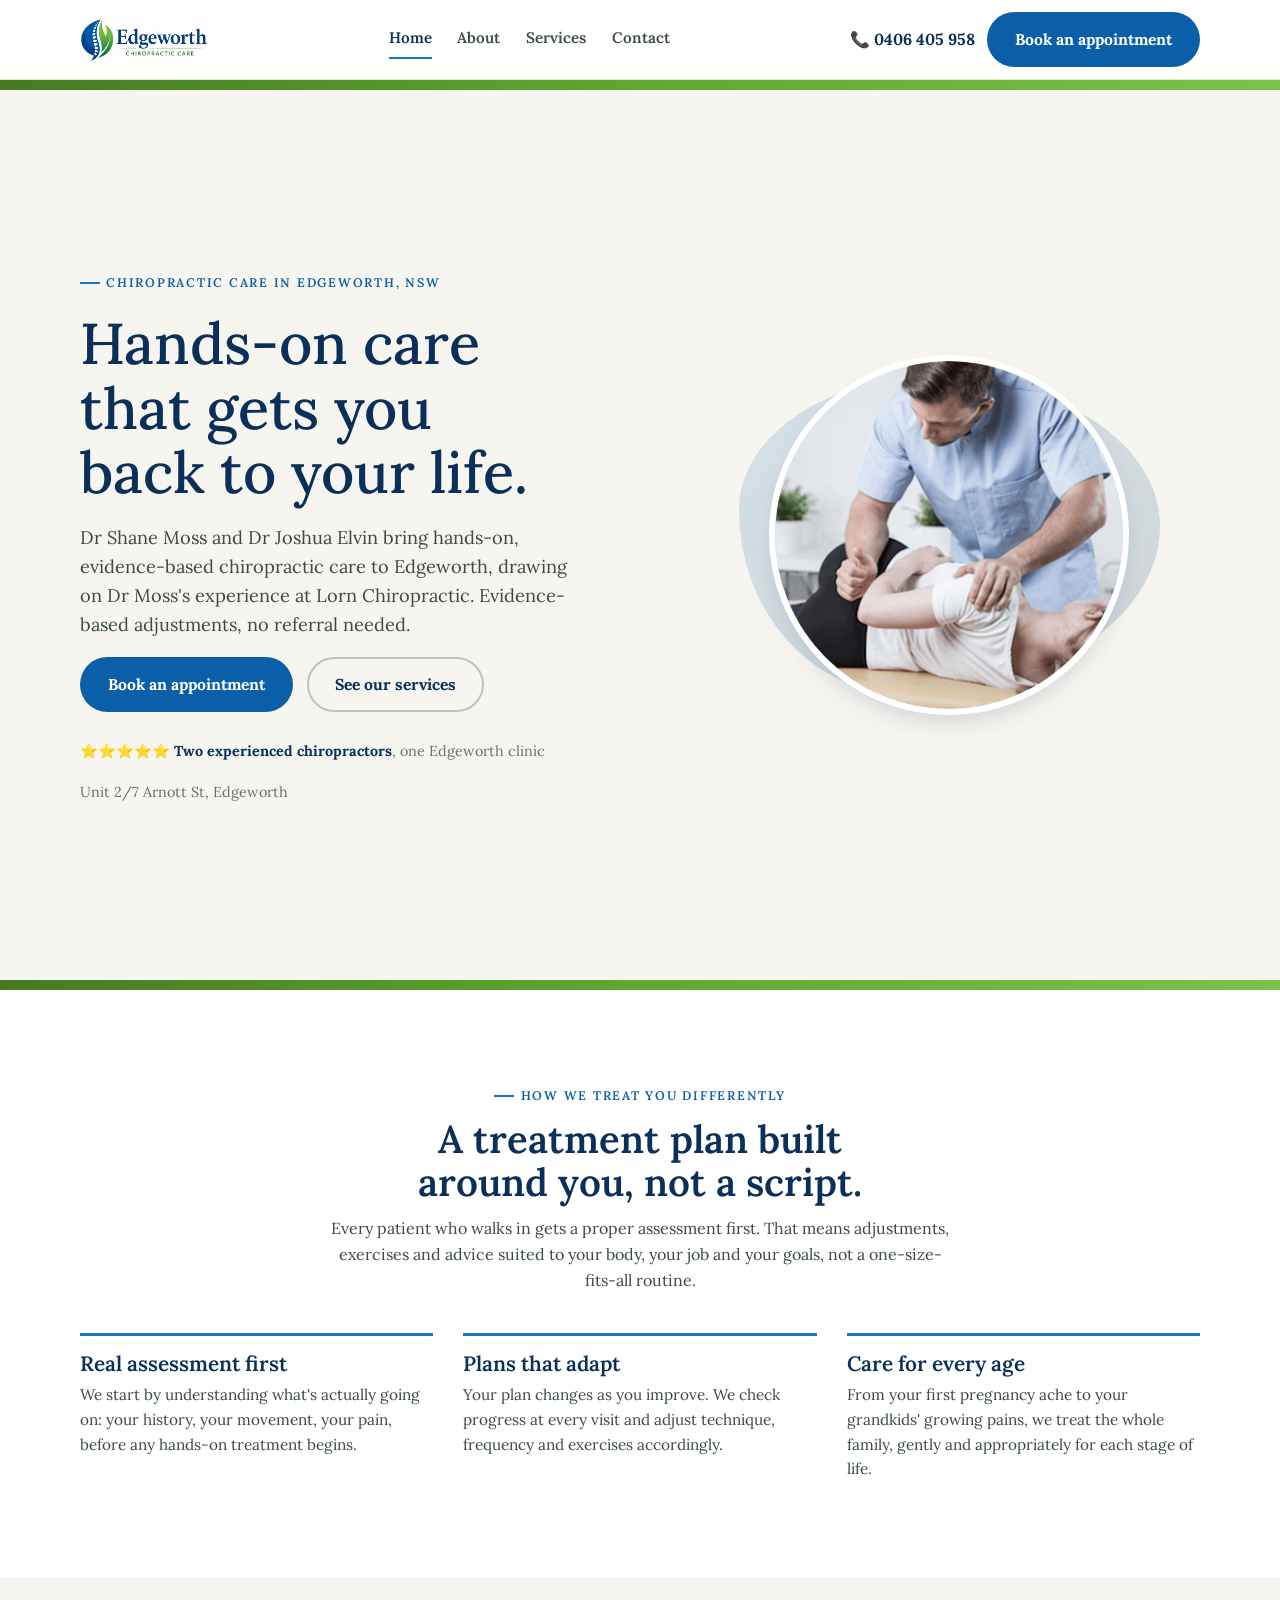
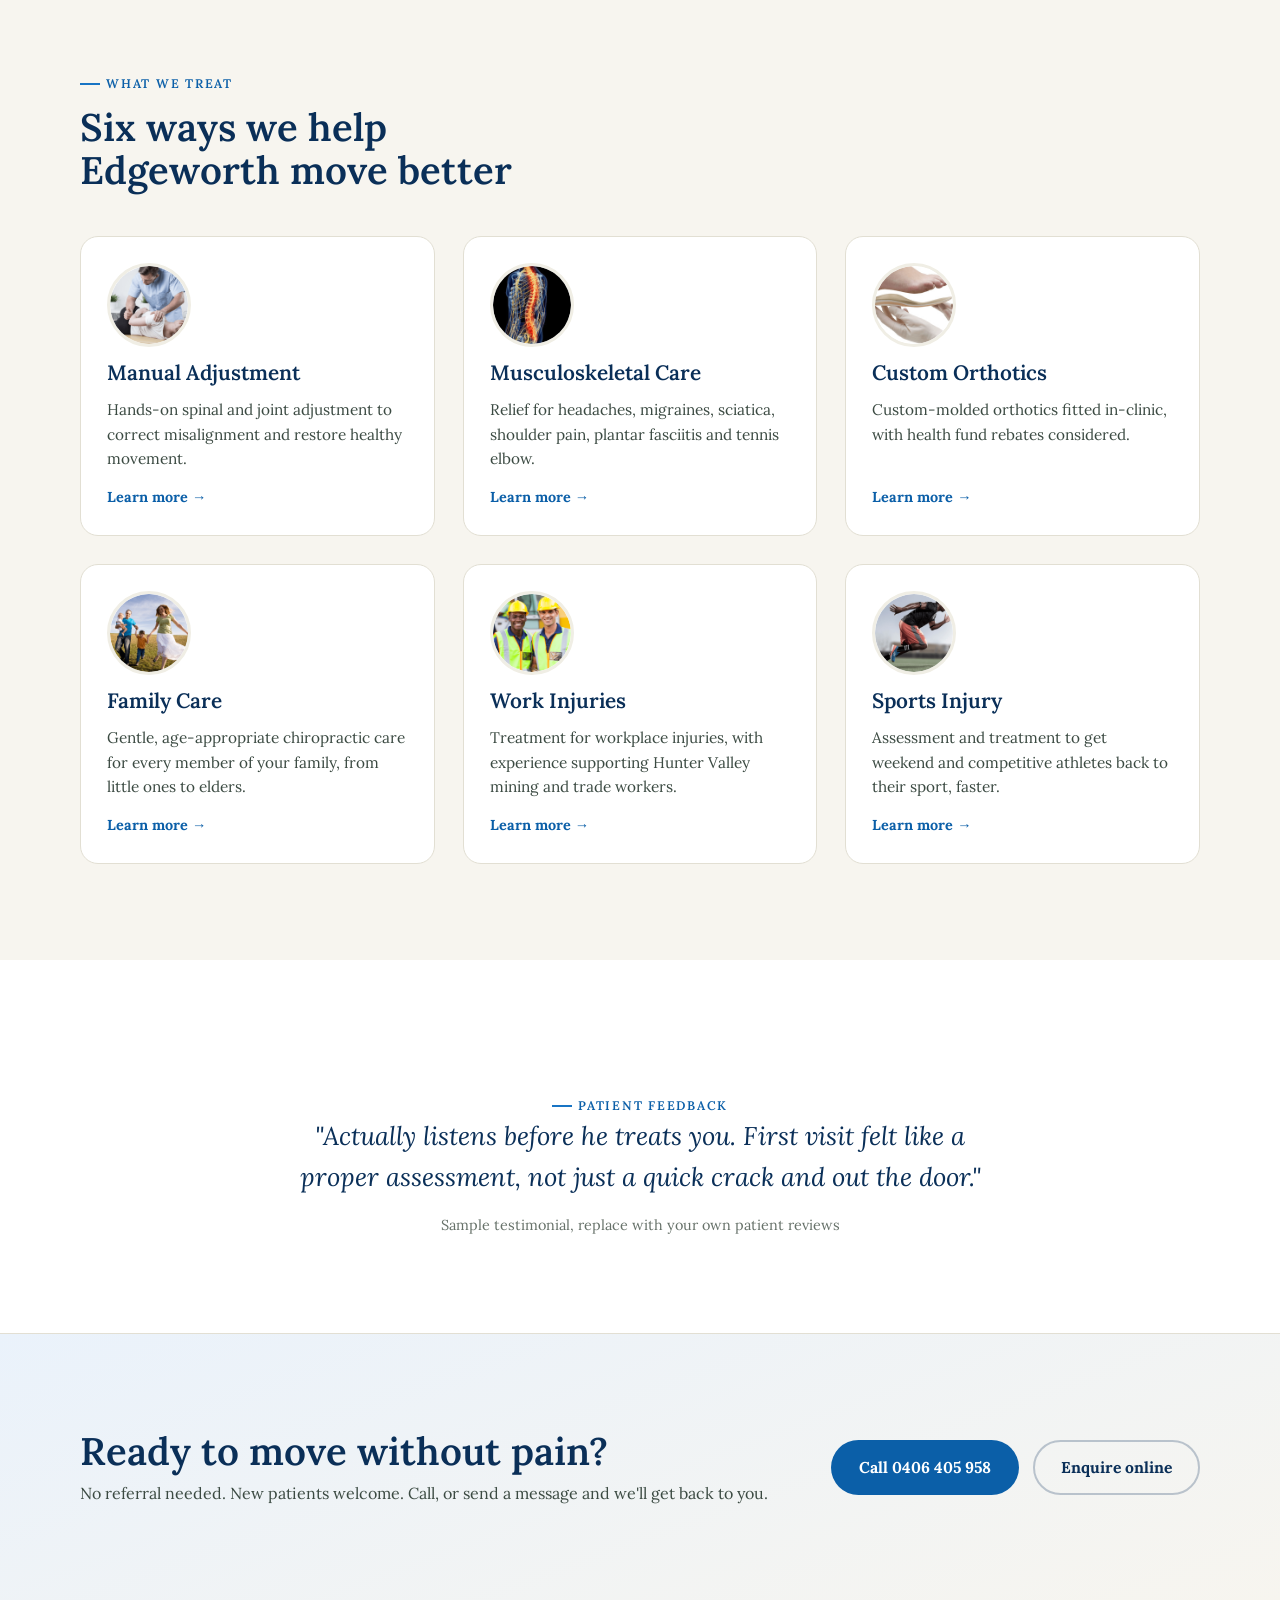
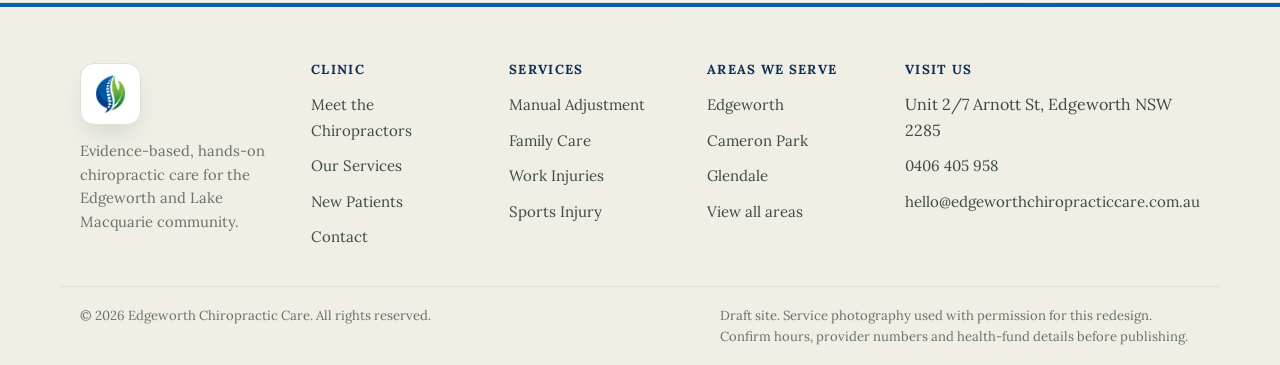
==== index.html @ 2de2f8eb "Inital site upload" ====
<!doctype html>
<html lang="en-AU">
<head>
<meta charset="UTF-8">
<title>Edgeworth Chiropractic Care</title>
<link rel="preconnect" href="https://fonts.googleapis.com">
<link rel="preconnect" href="https://fonts.gstatic.com" crossorigin>
<link href="https://fonts.googleapis.com/css2?family=Lora:ital,wght@0,400..700;1,400..700&display=swap" rel="stylesheet">
<link rel="stylesheet" href="styles.css">
</head>
<body>

<header class="site-header">
  <div class="wrap">
    <a class="brand" href="index.html">
      <img src="images/logo-trimmed.png" alt="Edgeworth Chiropractic Care logo">
    </a>
    <button class="nav-toggle" id="navToggle" aria-label="Toggle menu" aria-expanded="false">☰</button>
    <nav class="main-nav" id="mainNav">
      <a href="index.html" aria-current="page">Home</a>
      <a href="about.html">About</a>
      <a href="services.html">Services</a>
      <a href="contact.html">Contact</a>
    </nav>
    <div class="header-cta">
      <a class="header-phone" href="tel:0406405958">📞 0406 405 958</a>
      <a class="btn btn-primary" href="book.html">Book an appointment</a>
    </div>
  </div>
</header>

<main>
  <div class="hero-banner" aria-hidden="true"></div>
  <section class="hero on-cream">
    <div class="wrap">
      <div class="hero-copy">
        <span class="eyebrow">Chiropractic care in Edgeworth, NSW</span>
        <h1>Hands-on care that gets you back to your life.</h1>
        <p class="lede">Dr Shane Moss and Dr Joshua Elvin bring hands-on, evidence-based chiropractic care to Edgeworth, drawing on Dr Moss's experience at Lorn Chiropractic. Evidence-based adjustments, no referral needed.</p>
        <div class="btn-row">
          <a class="btn btn-primary" href="book.html">Book an appointment</a>
          <a class="btn btn-outline" href="services.html">See our services</a>
        </div>
        <div class="trust-row">
          <span>⭐️⭐️⭐️⭐️⭐️ <strong>Two experienced chiropractors</strong>, one Edgeworth clinic</span>
          <span>Unit 2/7 Arnott St, Edgeworth</span>
        </div>
      </div>
      <div class="hero-art">
        <div class="blob" aria-hidden="true"></div>
        <div class="hero-photo">
          <img src="images/manual-adjustment.png" alt="Chiropractor performing a manual spinal adjustment on a patient">
        </div>
      </div>
    </div>
  </section>
  <div class="hero-banner" aria-hidden="true"></div>

  <section class="on-white">
    <div class="wrap">
      <div class="section-head center">
        <span class="eyebrow">How we treat you differently</span>
        <h2>A treatment plan built around you, not a script.</h2>
        <p class="lede">Every patient who walks in gets a proper assessment first. That means adjustments, exercises and advice suited to your body, your job and your goals, not a one-size-fits-all routine.</p>
      </div>
      <div class="feature-row">
        <div class="feature">
          <h3>Real assessment first</h3>
          <p>We start by understanding what's actually going on: your history, your movement, your pain, before any hands-on treatment begins.</p>
        </div>
        <div class="feature">
          <h3>Plans that adapt</h3>
          <p>Your plan changes as you improve. We check progress at every visit and adjust technique, frequency and exercises accordingly.</p>
        </div>
        <div class="feature">
          <h3>Care for every age</h3>
          <p>From your first pregnancy ache to your grandkids' growing pains, we treat the whole family, gently and appropriately for each stage of life.</p>
        </div>
      </div>
    </div>
  </section>

  <section class="on-cream">
    <div class="wrap">
      <div class="section-head">
        <span class="eyebrow">What we treat</span>
        <h2>Six ways we help Edgeworth move better</h2>
      </div>
      <div class="grid-3">
        <a class="service-card" href="services.html#manual-adjustment">
          <div class="service-photo"><img src="images/manual-adjustment.png" alt="Manual adjustment treatment"></div>
          <h3>Manual Adjustment</h3>
          <p>Hands-on spinal and joint adjustment to correct misalignment and restore healthy movement.</p>
          <span class="card-link">Learn more →</span>
        </a>
        <a class="service-card" href="services.html#musculoskeletal-care">
          <div class="service-photo"><img src="images/musculoskeletal-care.png" alt="Musculoskeletal care treatment"></div>
          <h3>Musculoskeletal Care</h3>
          <p>Relief for headaches, migraines, sciatica, shoulder pain, plantar fasciitis and tennis elbow.</p>
          <span class="card-link">Learn more →</span>
        </a>
        <a class="service-card" href="services.html#custom-orthotics">
          <div class="service-photo"><img src="images/custom-orthotics.png" alt="Custom orthotics fitting"></div>
          <h3>Custom Orthotics</h3>
          <p>Custom-molded orthotics fitted in-clinic, with health fund rebates considered.</p>
          <span class="card-link">Learn more →</span>
        </a>
        <a class="service-card" href="services.html#family-care">
          <div class="service-photo"><img src="images/family-care.png" alt="Family chiropractic care"></div>
          <h3>Family Care</h3>
          <p>Gentle, age-appropriate chiropractic care for every member of your family, from little ones to elders.</p>
          <span class="card-link">Learn more →</span>
        </a>
        <a class="service-card" href="services.html#work-injuries">
          <div class="service-photo"><img src="images/work-injuries.png" alt="Work injury treatment"></div>
          <h3>Work Injuries</h3>
          <p>Treatment for workplace injuries, with experience supporting Hunter Valley mining and trade workers.</p>
          <span class="card-link">Learn more →</span>
        </a>
        <a class="service-card" href="services.html#sports-injury">
          <div class="service-photo"><img src="images/sports-injuries.png" alt="Sports injury treatment"></div>
          <h3>Sports Injury</h3>
          <p>Assessment and treatment to get weekend and competitive athletes back to their sport, faster.</p>
          <span class="card-link">Learn more →</span>
        </a>
      </div>
    </div>
  </section>

  <section class="on-white">
    <div class="wrap">
      <div class="testimonial">
        <span class="eyebrow" style="justify-content:center; display:flex;">Patient feedback</span>
        <blockquote>"Actually listens before he treats you. First visit felt like a proper assessment, not just a quick crack and out the door."</blockquote>
        <cite>Sample testimonial, replace with your own patient reviews</cite>
      </div>
    </div>
  </section>

  <section class="on-navy">
    <div class="wrap cta-band">
      <div>
        <h2>Ready to move without pain?</h2>
        <p>No referral needed. New patients welcome. Call, or send a message and we'll get back to you.</p>
      </div>
      <div class="btn-row">
        <a class="btn btn-primary" href="tel:0406405958">Call 0406 405 958</a>
        <a class="btn btn-outline" href="contact.html">Enquire online</a>
      </div>
    </div>
  </section>
</main>

<footer class="site-footer">
  <div class="wrap footer-top">
    <div>
      <span class="footer-brand-badge"><img src="images/logo-icon.png" alt="Edgeworth Chiropractic Care icon"></span>
      <p class="tag">Evidence-based, hands-on chiropractic care for the Edgeworth and Lake Macquarie community.</p>
    </div>
    <div class="footer-col">
      <h4>Clinic</h4>
      <ul>
        <li><a href="about.html">Meet the Chiropractors</a></li>
        <li><a href="services.html">Our Services</a></li>
        <li><a href="contact.html">New Patients</a></li>
        <li><a href="contact.html">Contact</a></li>
      </ul>
    </div>
    <div class="footer-col">
      <h4>Services</h4>
      <ul>
        <li><a href="services.html#manual-adjustment">Manual Adjustment</a></li>
        <li><a href="services.html#family-care">Family Care</a></li>
        <li><a href="services.html#work-injuries">Work Injuries</a></li>
        <li><a href="services.html#sports-injury">Sports Injury</a></li>
      </ul>
    </div>
    <div class="footer-col">
      <h4>Areas we serve</h4>
      <ul>
        <li><a href="chiropractor-edgeworth.html">Edgeworth</a></li>
        <li><a href="chiropractor-cameron-park.html">Cameron Park</a></li>
        <li><a href="chiropractor-glendale.html">Glendale</a></li>
        <li><a href="locations.html">View all areas</a></li>
      </ul>
    </div>
    <div class="footer-col">
      <h4>Visit us</h4>
      <ul>
        <li>Unit 2/7 Arnott St, Edgeworth NSW 2285</li>
        <li><a href="tel:0406405958">0406 405 958</a></li>
        <li><a href="mailto:hello@edgeworthchiropracticcare.com.au">hello@edgeworthchiropracticcare.com.au</a></li>
      </ul>
    </div>
  </div>
  <div class="wrap footer-bottom">
    <span>© 2026 Edgeworth Chiropractic Care. All rights reserved.</span>
    <span class="note">Draft site. Service photography used with permission for this redesign. Confirm hours, provider numbers and health-fund details before publishing.</span>
  </div>
</footer>

<script>
  var toggle = document.getElementById('navToggle');
  var nav = document.getElementById('mainNav');
  if (toggle) {
    toggle.addEventListener('click', function () {
      var open = nav.classList.toggle('open');
      toggle.setAttribute('aria-expanded', open ? 'true' : 'false');
    });
  }
</script>

</body>
</html>
---- styles.css ----
/* Edgeworth Chiropractic Care: shared stylesheet */

:root {
  padding-top: env(safe-area-inset-top, 0px);
  padding-bottom: env(safe-area-inset-bottom, 0px);

  /* ---- Color tokens (light, default) ---- */
  --navy-900: #0A2F58;
  --navy-800: #0D3A6B;
  --navy-700: #0B5FA8;
  --navy-600: #1874C4;
  --green-700: #457A22;
  --green-600: #5FA930;
  --green-500: #7BC24A;
  --cream-50:  #F7F5EF;
  --cream-100: #F0EEE5;
  --paper:     #FFFFFF;
  --ink-900:   #16221C;
  --ink-700:   #3B4A42;
  --ink-500:   #667169;
  --line:      #E2DFD3;
  --line-strong: #C9C4B2;
  --focus:     #1874C4;
  --shadow: 0 12px 30px -14px rgba(10, 47, 88, 0.28);
  --tint-50:   #EAF2FB;
}

/* This site intentionally keeps one warm, light look regardless of the
   viewer's system dark-mode setting. A brand site reads best in its own
   colours, not inverted, so no dark-theme variant is defined here. */

* { box-sizing: border-box; }
img { max-width: 100%; }
[hidden] { display: none !important; }

html, body {
  margin: 0;
  background: var(--cream-50);
  color: var(--ink-900);
  font-family: "Lora", Georgia, "Times New Roman", serif;
  font-size: 16px;
  line-height: 1.6;
  -webkit-font-smoothing: antialiased;
}

body {
  padding-inline: 0;
}

h1, h2, h3, h4 {
  font-family: "Lora", Georgia, "Times New Roman", serif;
  color: var(--navy-900);
  font-weight: 600;
  line-height: 1.12;
  text-wrap: balance;
  margin: 0;
}

h1 { font-size: clamp(2.2rem, 4.5vw, 3.6rem); font-weight: 500; }
h2 { font-size: clamp(1.7rem, 3vw, 2.5rem); }
h3 { font-size: 1.3rem; }

p { margin: 0; color: var(--ink-700); }

a { color: var(--navy-700); }
a:focus-visible, button:focus-visible, .btn:focus-visible {
  outline: 3px solid var(--focus);
  outline-offset: 2px;
}

.eyebrow {
  display: inline-flex;
  align-items: center;
  gap: 0.5em;
  font-family: "Lora", serif;
  font-weight: 600;
  font-size: 0.78rem;
  letter-spacing: 0.14em;
  text-transform: uppercase;
  color: var(--navy-700);
}
.eyebrow::before {
  content: "";
  width: 1.6em;
  height: 2px;
  background: var(--navy-600);
  display: inline-block;
}

.wrap {
  max-width: 1160px;
  margin-inline: auto;
  padding-inline: max(20px, env(safe-area-inset-left, 0px));
  padding-inline-end: max(20px, env(safe-area-inset-right, 0px));
}

section { padding-block: clamp(48px, 8vw, 96px); }
.section-tight { padding-block: clamp(32px, 5vw, 56px); }
.on-white { background: var(--paper); }
.on-cream { background: var(--cream-50); }
.on-navy {
  background: linear-gradient(160deg, var(--tint-50), var(--cream-50));
  border-block: 1px solid var(--line);
}

/* ---------- Header ---------- */
.site-header {
  position: sticky;
  top: env(safe-area-inset-top, 0px);
  z-index: 40;
  background: color-mix(in srgb, var(--paper) 92%, transparent);
  backdrop-filter: blur(8px);
  border-bottom: 1px solid var(--line);
}
.site-header .wrap {
  display: flex;
  align-items: center;
  justify-content: space-between;
  gap: 16px;
  padding-block: 12px;
}
.brand { display: flex; align-items: center; gap: 10px; text-decoration: none; }
.brand img { height: 44px; width: auto; display: block; }
.brand-word {
  font-family: "Lora", serif;
  font-weight: 600;
  font-size: 1.15rem;
  color: var(--navy-900);
  letter-spacing: 0.01em;
}
nav.main-nav { display: flex; align-items: center; gap: clamp(14px, 2vw, 30px); }
nav.main-nav a {
  color: var(--ink-700);
  text-decoration: none;
  font-weight: 600;
  font-size: 0.95rem;
  padding-block: 6px;
  border-bottom: 2px solid transparent;
}
nav.main-nav a:hover,
nav.main-nav a[aria-current="page"] {
  color: var(--navy-900);
  border-bottom-color: var(--navy-600);
}
.header-cta { display: flex; align-items: center; gap: 12px; }
.header-phone {
  display: none;
  font-weight: 700;
  color: var(--navy-900);
  text-decoration: none;
  white-space: nowrap;
}
@media (min-width: 720px) { .header-phone { display: inline-flex; align-items: center; gap: 6px; } }

.nav-toggle {
  display: none;
  background: none;
  border: 1px solid var(--line-strong);
  border-radius: 8px;
  width: 42px;
  height: 38px;
  align-items: center;
  justify-content: center;
  color: var(--navy-900);
}
@media (max-width: 719px) {
  nav.main-nav { display: none; }
  nav.main-nav.open {
    display: flex;
    flex-direction: column;
    align-items: flex-start;
    position: absolute;
    left: 0; right: 0; top: 100%;
    background: var(--paper);
    border-bottom: 1px solid var(--line);
    padding: 14px 20px 20px;
    gap: 4px;
  }
  .nav-toggle { display: inline-flex; }
}

/* ---------- Buttons ---------- */
.btn {
  display: inline-flex;
  align-items: center;
  justify-content: center;
  gap: 8px;
  border-radius: 999px;
  padding: 13px 26px;
  font-weight: 700;
  font-size: 0.98rem;
  text-decoration: none;
  border: 2px solid transparent;
  cursor: pointer;
  white-space: nowrap;
}
.btn-primary { background: var(--navy-700); color: #FFFFFF; }
.btn-primary:hover { background: var(--navy-800); }
.btn-outline {
  background: transparent;
  border-color: color-mix(in srgb, var(--navy-900) 25%, transparent);
  color: var(--navy-900);
}
.btn-outline:hover { border-color: var(--navy-900); }
.btn-outline-invert {
  background: transparent;
  border-color: rgba(255,255,255,0.5);
  color: #fff;
}
.btn-outline-invert:hover { border-color: #fff; }
.btn-row { display: flex; flex-wrap: wrap; gap: 14px; }

/* ---------- Hero banner ---------- */
.hero-banner {
  height: 10px;
  background: linear-gradient(90deg, var(--green-700), var(--green-600) 50%, var(--green-500));
}

/* ---------- Hero ---------- */
.hero .wrap {
  display: grid;
  grid-template-columns: 1.05fr 0.95fr;
  gap: clamp(28px, 5vw, 64px);
  align-items: center;
  padding-block: clamp(40px, 7vw, 80px);
}
@media (max-width: 860px) { .hero .wrap { grid-template-columns: 1fr; } }
.hero-copy > * + * { margin-top: 18px; }
.hero-copy p.lede { font-size: 1.14rem; max-width: 46ch; }
.trust-row {
  display: flex;
  flex-wrap: wrap;
  align-items: center;
  gap: 18px;
  margin-top: 28px;
  font-size: 0.9rem;
  color: var(--ink-500);
}
.trust-row strong { color: var(--navy-900); }

.hero-art { position: relative; display: flex; justify-content: center; }
.blob {
  position: absolute;
  inset: 6% 8%;
  background: linear-gradient(150deg, var(--navy-600), var(--navy-900));
  border-radius: 46% 54% 61% 39% / 42% 47% 53% 58%;
  opacity: 0.16;
  z-index: 0;
}
.hero-photo {
  position: relative;
  z-index: 1;
  width: min(360px, 82vw);
  aspect-ratio: 1;
  border-radius: 50%;
  overflow: hidden;
  box-shadow: var(--shadow);
  border: 6px solid var(--paper);
}
.hero-photo img { width: 100%; height: 100%; object-fit: cover; display: block; }

/* ---------- Cards / grids ---------- */
.grid-3 {
  display: grid;
  grid-template-columns: repeat(3, 1fr);
  gap: 28px;
  margin-top: 44px;
}
@media (max-width: 900px) { .grid-3 { grid-template-columns: repeat(2, 1fr); } }
@media (max-width: 620px) { .grid-3 { grid-template-columns: 1fr; } }

.service-card {
  background: var(--paper);
  border: 1px solid var(--line);
  border-radius: 18px;
  padding: 26px;
  display: flex;
  flex-direction: column;
  gap: 14px;
  text-decoration: none;
}
.service-photo {
  width: 84px;
  height: 84px;
  border-radius: 50%;
  overflow: hidden;
  border: 3px solid var(--cream-100);
  flex-shrink: 0;
}
.service-photo img { width: 100%; height: 100%; object-fit: cover; display: block; }
.service-card h3 { color: var(--navy-900); }
.service-card p { font-size: 0.96rem; }
.card-link {
  margin-top: auto;
  font-weight: 700;
  font-size: 0.9rem;
  color: var(--navy-700);
}

.section-head {
  display: flex;
  flex-direction: column;
  gap: 12px;
  max-width: 62ch;
}
.section-head.center { align-items: center; text-align: center; margin-inline: auto; }

/* ---------- Approach / feature rows ---------- */
.feature-row {
  display: grid;
  grid-template-columns: repeat(3, 1fr);
  gap: 30px;
  margin-top: 40px;
}
@media (max-width: 860px) { .feature-row { grid-template-columns: 1fr; } }
.feature {
  border-top: 3px solid var(--navy-600);
  padding-top: 16px;
}
.feature h3 { margin-bottom: 8px; }
.feature p { font-size: 0.96rem; }

/* ---------- Testimonial ---------- */
.testimonial {
  max-width: 720px;
  margin: 40px auto 0;
  text-align: center;
}
.testimonial blockquote {
  font-family: "Lora", serif;
  font-size: clamp(1.2rem, 2.4vw, 1.6rem);
  font-style: italic;
  color: var(--navy-900);
  margin: 0;
}
.testimonial cite {
  display: block;
  margin-top: 16px;
  font-style: normal;
  font-size: 0.9rem;
  color: var(--ink-500);
}

/* ---------- CTA band ---------- */
.cta-band {
  display: flex;
  flex-wrap: wrap;
  align-items: center;
  justify-content: space-between;
  gap: 24px;
  color: var(--ink-900);
}
.cta-band h2 { color: var(--navy-900); }
.cta-band p { color: var(--ink-700); margin-top: 8px; }

/* ---------- Footer ---------- */
.site-footer {
  background: var(--cream-100);
  color: var(--ink-700);
  border-top: 4px solid var(--navy-700);
}
.footer-top {
  display: grid;
  grid-template-columns: 1.2fr 1fr 1fr 1fr 1fr;
  gap: 32px;
  padding-block: 56px 36px;
}
@media (max-width: 1000px) { .footer-top { grid-template-columns: 1fr 1fr 1fr; } }
@media (max-width: 640px) { .footer-top { grid-template-columns: 1fr 1fr; } }
@media (max-width: 420px) { .footer-top { grid-template-columns: 1fr; } }
.footer-brand-badge {
  display: inline-flex;
  background: var(--paper);
  border: 1px solid var(--line);
  border-radius: 14px;
  padding: 10px 14px;
  box-shadow: var(--shadow);
}
.footer-brand-badge img { height: 40px; display: block; }
.footer-top p.tag { margin-top: 14px; max-width: 34ch; color: var(--ink-500); font-size: 0.92rem; }
.footer-col h4 {
  color: var(--navy-900);
  font-family: "Lora", serif;
  font-size: 0.82rem;
  letter-spacing: 0.1em;
  text-transform: uppercase;
  font-weight: 700;
  margin-bottom: 14px;
}
.footer-col ul { list-style: none; margin: 0; padding: 0; display: flex; flex-direction: column; gap: 10px; }
.footer-col a { color: var(--ink-700); text-decoration: none; font-size: 0.94rem; }
.footer-col a:hover { color: var(--navy-700); }
.footer-bottom {
  border-top: 1px solid var(--line);
  padding-block: 18px;
  display: flex;
  flex-wrap: wrap;
  gap: 10px;
  justify-content: space-between;
  font-size: 0.82rem;
  color: var(--ink-500);
}
.footer-bottom .note { max-width: 60ch; }

/* ---------- Page hero (interior pages) ---------- */
.page-hero { padding-block: clamp(40px, 6vw, 64px) clamp(24px, 4vw, 40px); }
.page-hero .eyebrow { margin-bottom: 14px; }
.page-hero p.lede { max-width: 60ch; margin-top: 16px; font-size: 1.08rem; }

/* ---------- About page specifics ---------- */
.about-grid {
  display: grid;
  grid-template-columns: 0.9fr 1.1fr;
  gap: 48px;
  align-items: start;
}
@media (max-width: 860px) { .about-grid { grid-template-columns: 1fr; } }
.portrait-frame {
  border-radius: 50%;
  overflow: hidden;
  width: min(320px, 70vw);
  aspect-ratio: 1;
  border: 6px solid var(--paper);
  box-shadow: var(--shadow);
}
.portrait-frame img { width: 100%; height: 100%; object-fit: cover; display: block; }
.credential-list { list-style: none; margin: 24px 0 0; padding: 0; display: flex; flex-direction: column; gap: 12px; }
.credential-list li { display: flex; gap: 10px; font-size: 0.96rem; color: var(--ink-700); }
.credential-list li::before { content: "✓"; color: var(--navy-600); font-weight: 700; }

.doctor-grid {
  display: grid;
  grid-template-columns: 1fr 1fr;
  gap: 40px;
  margin-top: 44px;
}
@media (max-width: 720px) { .doctor-grid { grid-template-columns: 1fr; } }
.doctor-card .portrait-frame { margin-bottom: 20px; }
.doctor-card .role {
  font-weight: 700;
  font-size: 0.88rem;
  color: var(--navy-700);
  margin-top: 4px;
}
.doctor-card p:not(.role) { margin-top: 14px; }

.credential-row {
  display: flex;
  justify-content: center;
  margin-top: 44px;
}
.credential-row .credential-list {
  margin-top: 0;
  flex-direction: row;
  flex-wrap: wrap;
  justify-content: center;
  gap: 12px 28px;
}

.value-grid { display: grid; grid-template-columns: repeat(4, 1fr); gap: 24px; margin-top: 40px; }
@media (max-width: 900px) { .value-grid { grid-template-columns: repeat(2, 1fr); } }
@media (max-width: 480px) { .value-grid { grid-template-columns: 1fr; } }
.value-card { text-align: left; }
.value-num { font-family: "Lora", serif; font-size: 2rem; color: var(--navy-700); }

/* ---------- Services page ---------- */
.service-full {
  display: grid;
  grid-template-columns: 200px 1fr;
  gap: 32px;
  align-items: center;
  padding-block: 36px;
  border-bottom: 1px solid var(--line);
}
.service-full:last-child { border-bottom: none; }
.service-full:nth-child(even) .service-full-photo { order: 2; }
@media (max-width: 680px) {
  .service-full { grid-template-columns: 1fr; text-align: left; }
  .service-full:nth-child(even) .service-full-photo { order: 0; }
}
.service-full-photo {
  width: 160px;
  height: 160px;
  border-radius: 50%;
  overflow: hidden;
  border: 4px solid var(--cream-100);
  box-shadow: var(--shadow);
}
.service-full-photo img { width: 100%; height: 100%; object-fit: cover; display: block; }
.service-full h3 { font-size: 1.5rem; margin-bottom: 10px; }

/* ---------- Map embed ---------- */
.map-frame {
  border-radius: 18px;
  overflow: hidden;
  border: 1px solid var(--line);
  box-shadow: var(--shadow);
  margin-top: 40px;
}
.map-frame iframe { display: block; width: 100%; height: 380px; border: 0; }

/* ---------- Contact page ---------- */
.contact-grid { display: grid; grid-template-columns: 1fr 1fr; gap: 48px; align-items: start; }
@media (max-width: 860px) { .contact-grid { grid-template-columns: 1fr; } }
.info-card {
  background: var(--paper);
  border: 1px solid var(--line);
  border-radius: 18px;
  padding: 30px;
}
.info-card + .info-card { margin-top: 22px; }
.info-row { display: flex; gap: 14px; padding-block: 12px; border-bottom: 1px solid var(--line); }
.info-row:last-child { border-bottom: none; }
.info-row .k { font-weight: 700; color: var(--navy-900); min-width: 92px; }
.info-row .v { color: var(--ink-700); }
.map-link {
  display: inline-flex;
  align-items: center;
  gap: 8px;
  margin-top: 10px;
  font-weight: 700;
  font-size: 0.92rem;
}
.form-grid { display: grid; gap: 16px; }
.form-row-2 { display: grid; grid-template-columns: 1fr 1fr; gap: 16px; }
@media (max-width: 500px) { .form-row-2 { grid-template-columns: 1fr; } }
label { font-size: 0.85rem; font-weight: 700; color: var(--navy-900); display: block; margin-bottom: 6px; }
input, textarea, select {
  width: 100%;
  font: inherit;
  padding: 12px 14px;
  border-radius: 10px;
  border: 1px solid var(--line-strong);
  background: var(--paper);
  color: var(--ink-900);
}
textarea { min-height: 120px; resize: vertical; }
.field-note { font-size: 0.82rem; color: var(--ink-500); margin-top: 24px; }
.notice-banner {
  background: color-mix(in srgb, var(--navy-600) 12%, var(--cream-50));
  border: 1px solid color-mix(in srgb, var(--navy-600) 30%, transparent);
  border-radius: 14px;
  padding: 16px 20px;
  font-size: 0.92rem;
  color: var(--ink-700);
}

.hours-table { width: 100%; border-collapse: collapse; margin-top: 4px; }
.hours-table td { padding: 8px 0; border-bottom: 1px solid var(--line); font-size: 0.95rem; }
.hours-table tr:last-child td { border-bottom: none; }
.hours-table td.day { font-weight: 700; color: var(--navy-900); }
.hours-table td.time { text-align: right; color: var(--ink-700); }

@media (prefers-reduced-motion: no-preference) {
  .service-card, .btn { transition: all 0.18s ease; }
  .service-card:hover { transform: translateY(-3px); box-shadow: var(--shadow); }
}
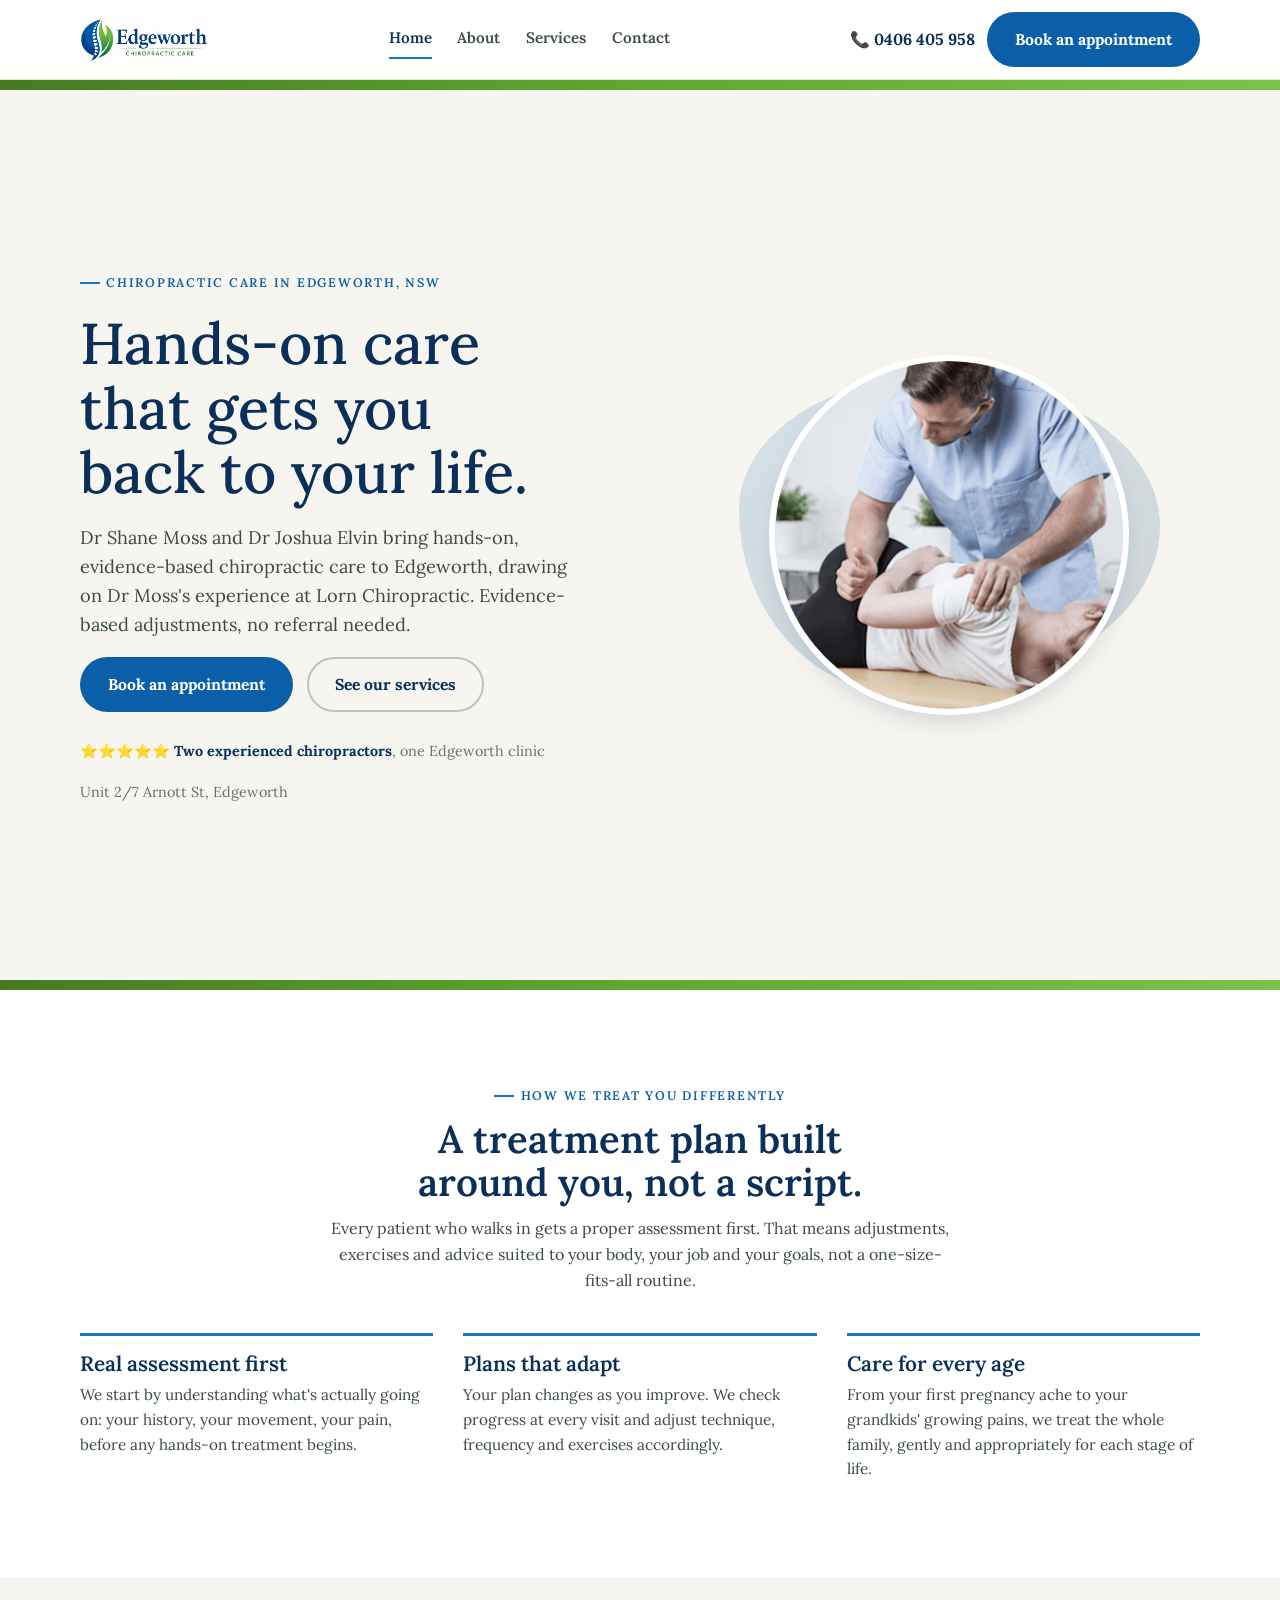
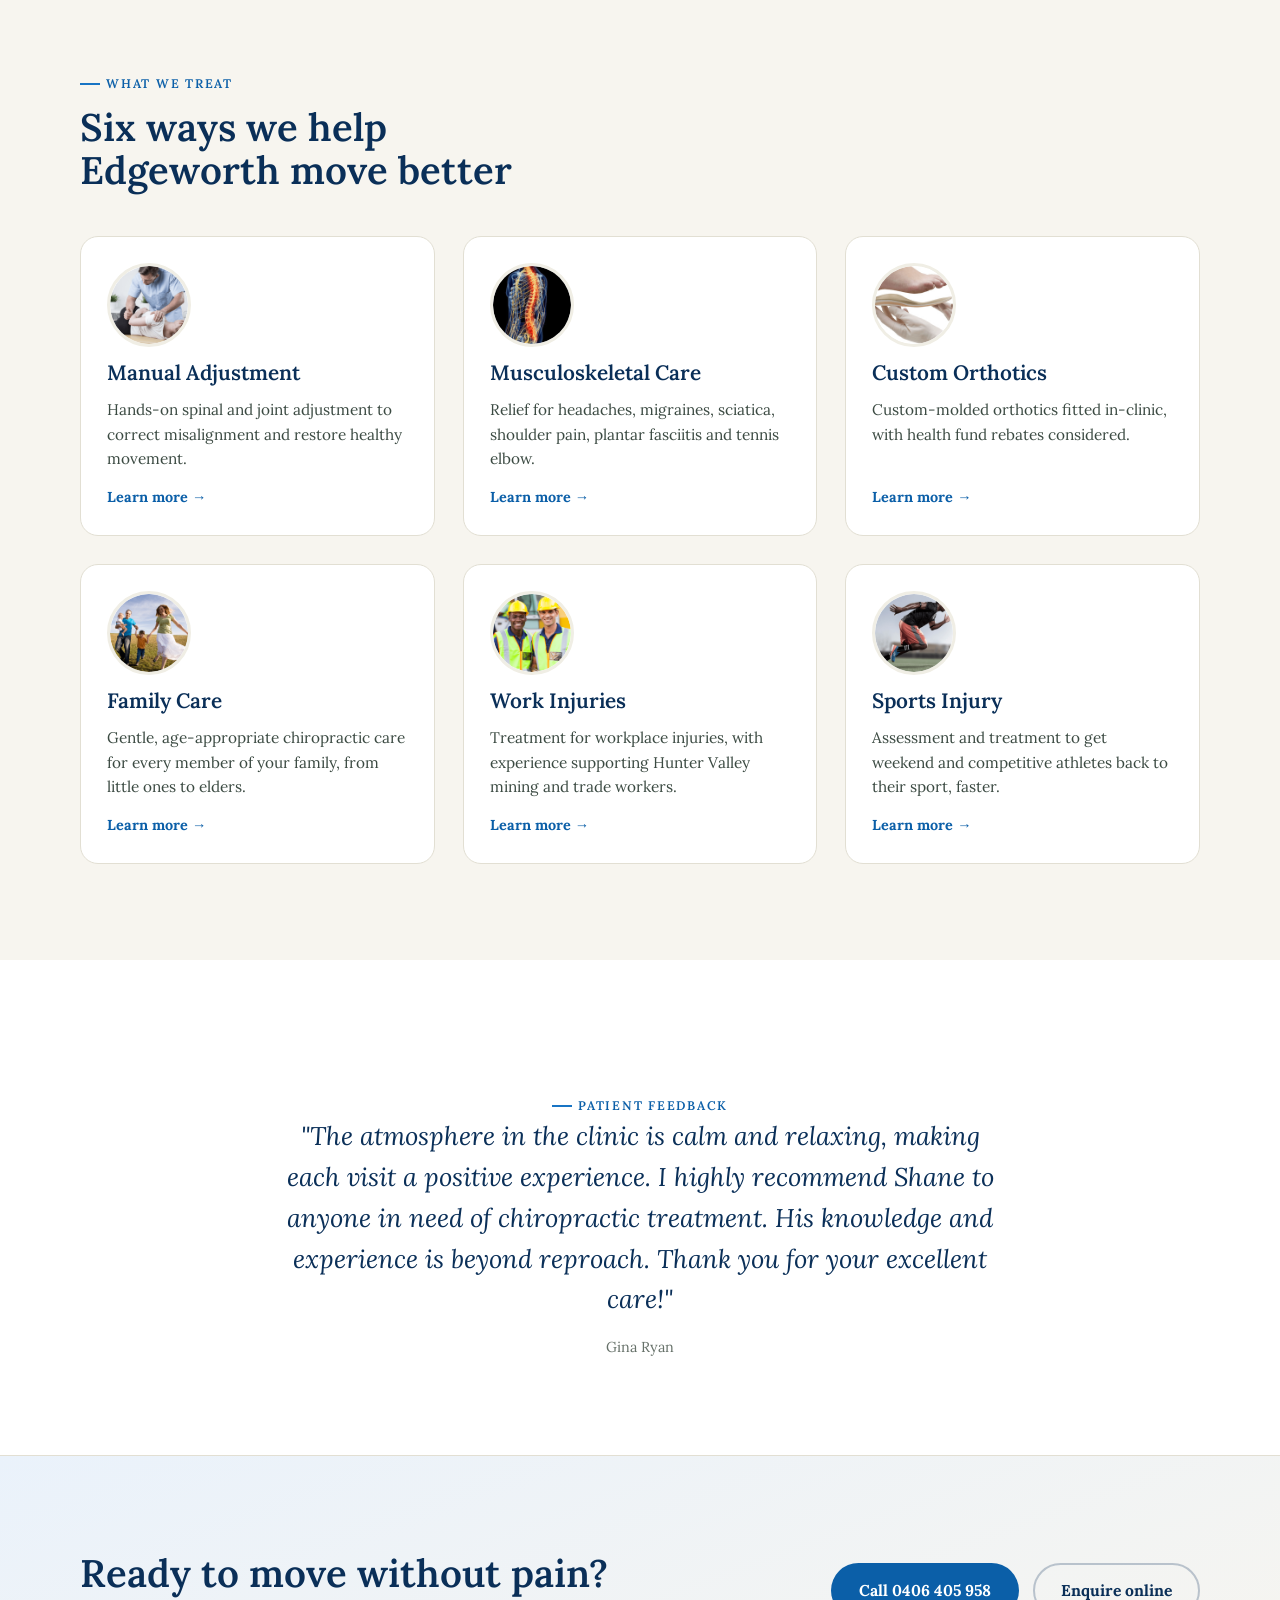
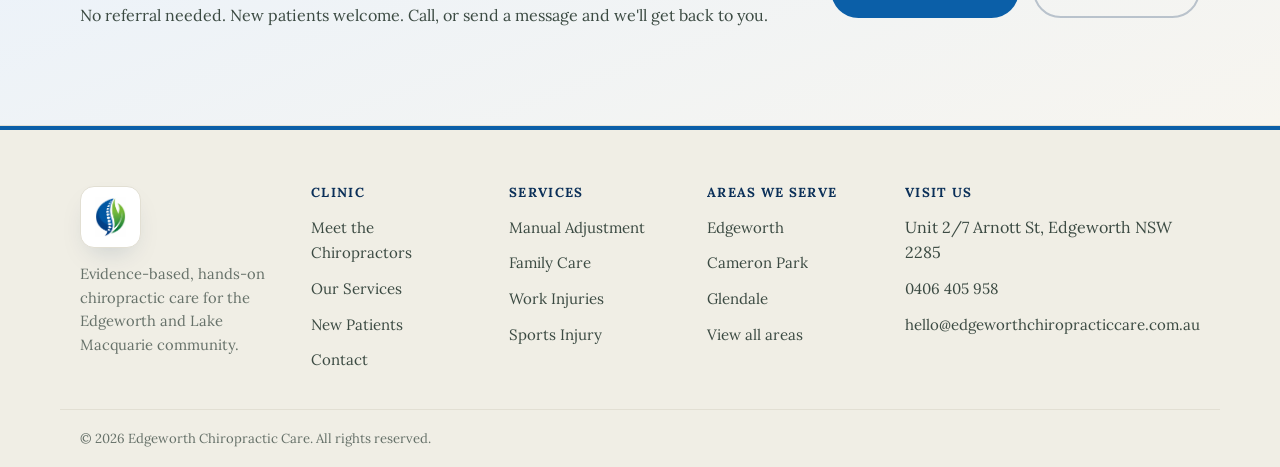
==== commit 9834669d: "website update" ====
--- a/index.html
+++ b/index.html
@@ -2,6 +2,7 @@
 <html lang="en-AU">
 <head>
 <meta charset="UTF-8">
+<meta name="viewport" content="width=device-width, initial-scale=1, viewport-fit=cover">
 <title>Edgeworth Chiropractic Care</title>
 <link rel="preconnect" href="https://fonts.googleapis.com">
 <link rel="preconnect" href="https://fonts.gstatic.com" crossorigin>
@@ -131,8 +132,8 @@
     <div class="wrap">
       <div class="testimonial">
         <span class="eyebrow" style="justify-content:center; display:flex;">Patient feedback</span>
-        <blockquote>"Actually listens before he treats you. First visit felt like a proper assessment, not just a quick crack and out the door."</blockquote>
-        <cite>Sample testimonial, replace with your own patient reviews</cite>
+        <blockquote>"The atmosphere in the clinic is calm and relaxing, making each visit a positive experience. I highly recommend Shane to anyone in need of chiropractic treatment. His knowledge and experience is beyond reproach. Thank you for your excellent care!"</blockquote>
+        <cite>Gina Ryan</cite>
       </div>
     </div>
   </section>
@@ -195,7 +196,6 @@
   </div>
   <div class="wrap footer-bottom">
     <span>© 2026 Edgeworth Chiropractic Care. All rights reserved.</span>
-    <span class="note">Draft site. Service photography used with permission for this redesign. Confirm hours, provider numbers and health-fund details before publishing.</span>
   </div>
 </footer>
 
--- a/styles.css
+++ b/styles.css
@@ -112,6 +112,9 @@
   backdrop-filter: blur(8px);
   border-bottom: 1px solid var(--line);
 }
+@media (max-width: 719px) {
+  .site-header { background: var(--paper); backdrop-filter: none; }
+}
 .site-header .wrap {
   display: flex;
   align-items: center;
@@ -456,6 +459,13 @@
   justify-content: center;
   gap: 12px 28px;
 }
+@media (max-width: 700px) {
+  .credential-row { justify-content: flex-start; }
+  .credential-row .credential-list {
+    flex-direction: column;
+    align-items: flex-start;
+  }
+}
 
 .value-grid { display: grid; grid-template-columns: repeat(4, 1fr); gap: 24px; margin-top: 40px; }
 @media (max-width: 900px) { .value-grid { grid-template-columns: repeat(2, 1fr); } }
@@ -500,8 +510,8 @@
 .map-frame iframe { display: block; width: 100%; height: 380px; border: 0; }
 
 /* ---------- Contact page ---------- */
-.contact-grid { display: grid; grid-template-columns: 1fr 1fr; gap: 48px; align-items: start; }
-@media (max-width: 860px) { .contact-grid { grid-template-columns: 1fr; } }
+.contact-grid { display: grid; grid-template-columns: minmax(0, 1fr) minmax(0, 1fr); gap: 48px; align-items: start; }
+@media (max-width: 860px) { .contact-grid { grid-template-columns: minmax(0, 1fr); } }
 .info-card {
   background: var(--paper);
   border: 1px solid var(--line);
@@ -511,8 +521,8 @@
 .info-card + .info-card { margin-top: 22px; }
 .info-row { display: flex; gap: 14px; padding-block: 12px; border-bottom: 1px solid var(--line); }
 .info-row:last-child { border-bottom: none; }
-.info-row .k { font-weight: 700; color: var(--navy-900); min-width: 92px; }
-.info-row .v { color: var(--ink-700); }
+.info-row .k { font-weight: 700; color: var(--navy-900); min-width: 92px; flex-shrink: 0; }
+.info-row .v { color: var(--ink-700); min-width: 0; overflow-wrap: anywhere; }
 .map-link {
   display: inline-flex;
   align-items: center;
